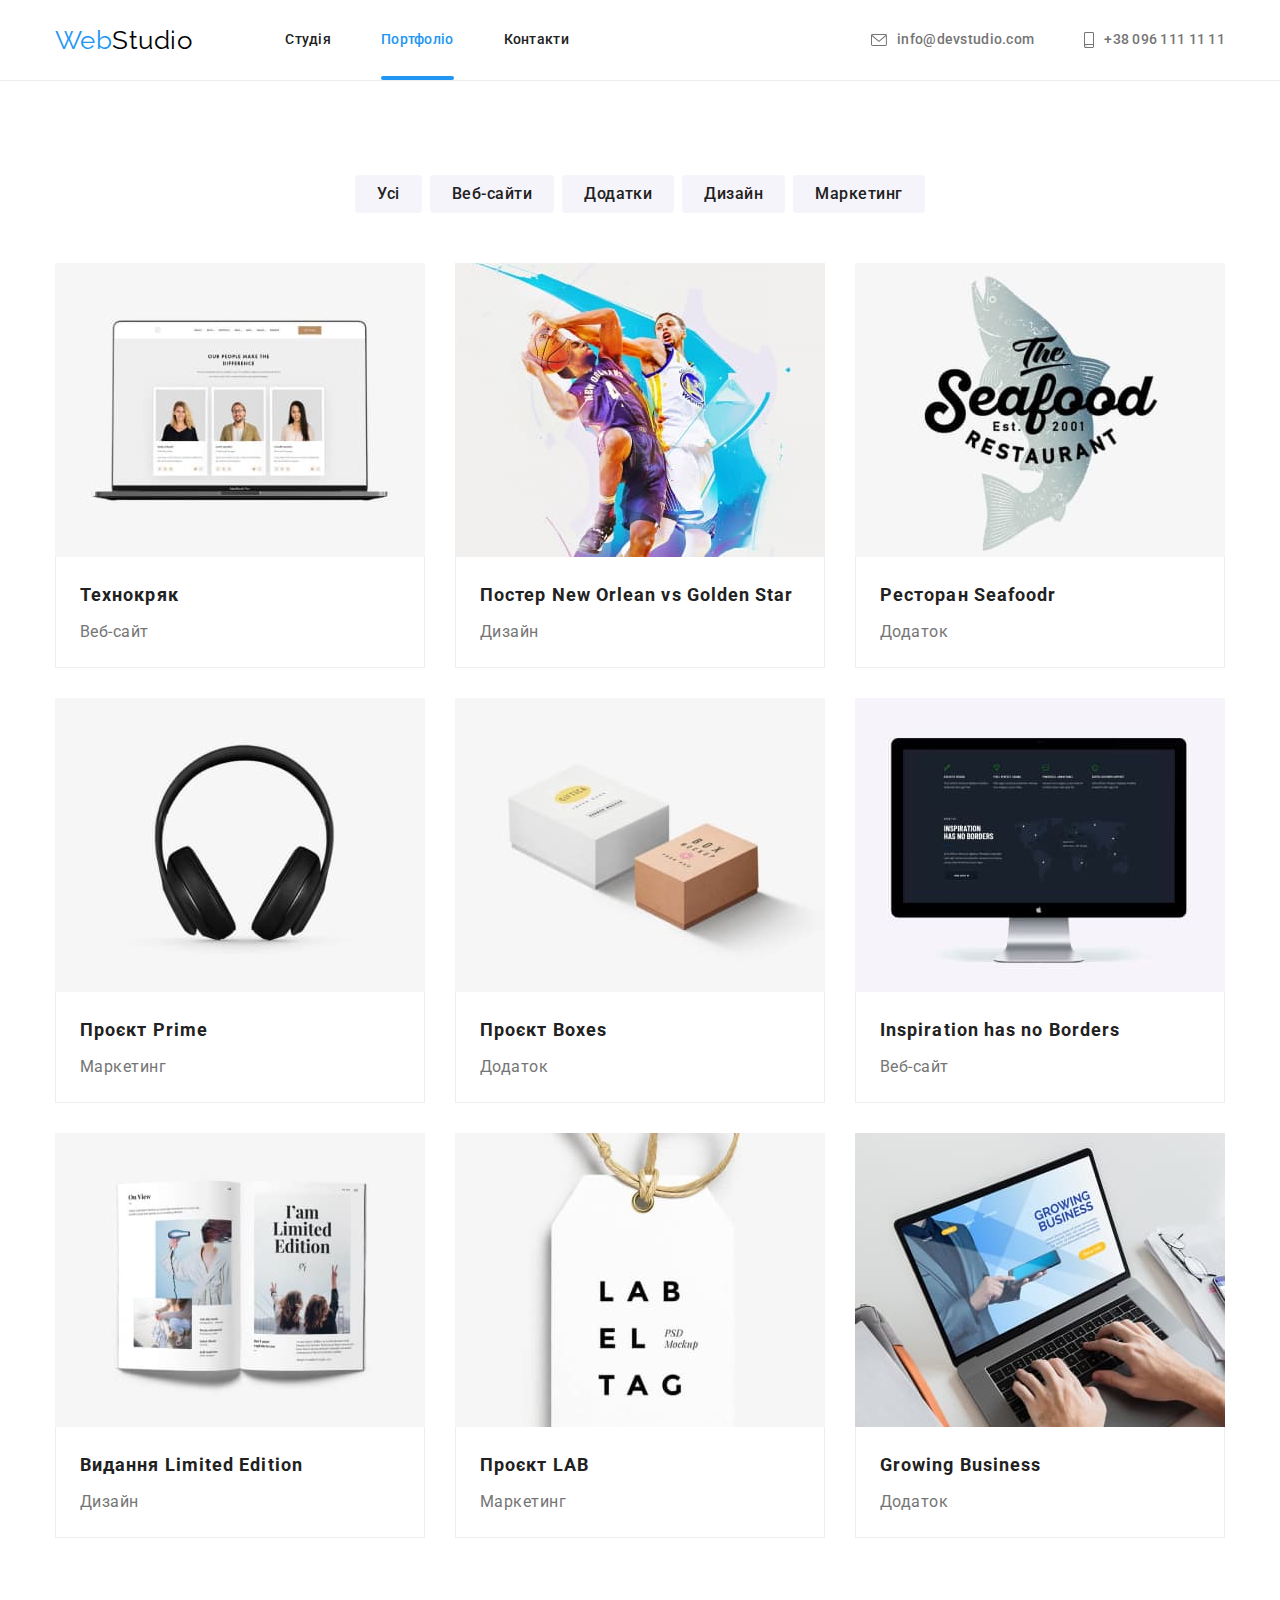
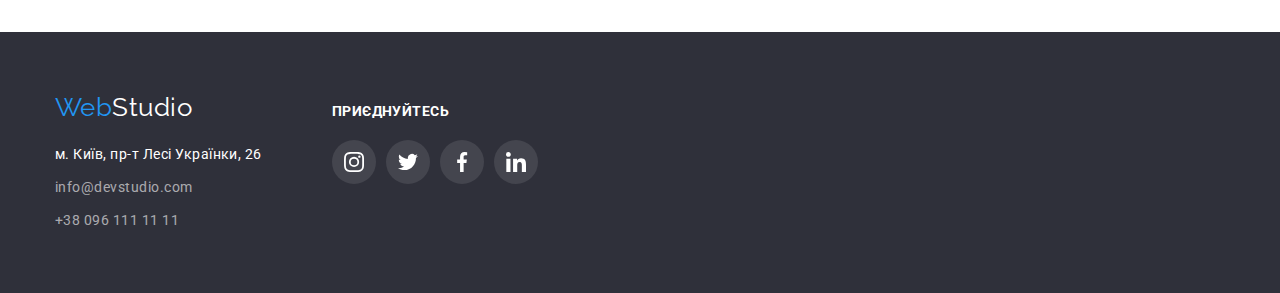
==== portfolio.html @ 72754d43 "копіює данні ДЗ 5" ====
<!DOCTYPE html>
<html lang="uk">
<head>
    <meta charset="UTF-8">
    <meta http-equiv="X-UA-Compatible" content="IE=edge">
    <meta name="viewport" content="width=device-width, initial-scale=1.0">
    <title>Document</title>
    <link rel="preconnect" href="https://fonts.googleapis.com">
    <link rel="preconnect" href="https://fonts.gstatic.com" crossorigin>
    <link href="https://fonts.googleapis.com/css2?family=Raleway:wght@700&family=Roboto:wght@400;500;700;900&display=swap"
        rel="stylesheet">
    <link rel="stylesheet" href="https://cdnjs.cloudflare.com/ajax/libs/modern-normalize/1.1.0/modern-normalize.min.css">
    <link rel="stylesheet" href="./css/styles.css" />
</head>
<body>

    <!-- ===== -->
    <!-- Хедер -->
    <!-- ===== -->
    
    <header class="header">
        <div class="container">
    
            <!-- Логотип -->
            <a href="./index.html" class="logo nondecor">Web<span class="accent-header">Studio</span></a>
    
            <nav class="header-nav">
                <!-- кнопки навигації -->
                <ul class="site-nav list">
                    <li class="item"><a href="./index.html" class="link nondecor">Студія</a></li>
                    <li class="item"><a href="./portfolio.html" class="link nondecor current">Портфоліо</a></li>
                    <li class="item"><a href="" class="link nondecor">Контакти</a></li>
                </ul>
            </nav>
    
            <!-- Контакти -->
            <ul class="contacts list">
                <li class="item">
                    <a href="mailto:info@devstudio.com" class="link nondecor">
                        <svg class="icon" width="16px" height="12px">
                            <use href="./images/icons.svg#icon-envelope">
                            </use>
                        </svg>
                        info@devstudio.com</a>
                </li>
                <li class="item">
                    <a href="tel:+380961111111" class="link nondecor">
                        <svg class="icon" width="10px" height="16px">
                            <use href="./images/icons.svg#icon-smartphone">
                            </use>
                        </svg>
                        +38 096 111 11 11</a>
                </li>
            </ul>
        </div>
    </header>
   
    <main>
        <!-- ========= -->
        <!-- Портфоліо -->
        <!-- ========= -->
        <section class="section">
            <div class="container">
                <h1 class="hidden">Портфоліо</h1>
                
                <!-- Кнопки фільтрації-->
                <ul class="filter list">
                    <li class="item">
                        <button type="button" class="buttons pointer">Усі</button>
                    </li>
                    <li class="item">
                        <button type="button" class="buttons pointer">Веб-сайти</button>
                    </li>
                    <li class="item">
                        <button type="button" class="buttons pointer">Додатки</button>
                    </li>
                    <li class="item">
                        <button type="button" class="buttons pointer">Дизайн</button>
                    </li>
                    <li class="item">
                        <button type="button" class="buttons pointer">Маркетинг</button>
                    </li>
                </ul>
                
                <!-- Картки -->
                <ul class="portfolio-list list">
                    <li class="card">
                        <a href="" class="nondecor">
                            <div class="card-thumb">
                                <img class="item" src="./images/imgportfolio1.jpg" alt="ноутбук з відкритим сайтом технокряк" width="370" height="294">
                                <div class="card-overlay">
                                    <p class="card-action">
                                        Ресурс пропонує комплексні пропозиції з різним рівнем функціоналу та сервісів. Все це дозволить відвідувачу отримати вичерпні відомості про компанію чи приватну особу.
                                    </p>
                                </div>
                            </div>
                            <div class="card-content">
                                <h2 class="title">Технокряк</h2>
                                <p class="paragraph">Веб-сайт</p>
                            </div>
                        </a>
                    </li>
                    <li class="card">
                        <a href="" class="nondecor">
                            <div class="card-thumb">
                                <img class="item" src="./images/imgportfolio2.jpg" alt="Постер з двома баскетболістами що у стрибку борються за м'яч" width="370" height="294">
                                <div class="card-overlay">
                                    <p class="card-action">
                                        Ресурс пропонує комплексні пропозиції з різним рівнем функціоналу та сервісів. Все це дозволить відвідувачу
                                        отримати вичерпні відомості про компанію чи приватну особу.
                                    </p>
                                </div>
                            </div>
                            <div class="card-content">
                                <h2 class="title">Постер New Orlean vs Golden Star</h2>
                                <p class="paragraph">Дизайн</p>
                            </div>
                        </a>
                    </li>
                    <li class="card">
                        <a href="" class="nondecor">
                            <div class="card-thumb">
                                <img class="item" src="./images/imgportfolio3.jpg" alt="емблема, риба з написом ресторан морепродукти" width="370" height="294">
                                <div class="card-overlay">
                                    <p class="card-action">
                                        Ресурс пропонує комплексні пропозиції з різним рівнем функціоналу та сервісів. Все це дозволить відвідувачу
                                        отримати вичерпні відомості про компанію чи приватну особу.
                                    </p>
                                </div>
                            </div>
                            <div class="card-content">
                                <h2 class="title">Ресторан Seafoodr</h2>
                                <p class="paragraph">Додаток</p>
                            </div>
                        </a>
                    </li>
                    <li class="card">
                        <a href="" class="nondecor">
                            <div class="card-thumb">
                                <img class="item" src="./images/imgportfolio4.jpg" alt="накладні бездротові навушники чорного кольору" width="370" height="294">
                                <div class="card-overlay">
                                    <p class="card-action">
                                        Ресурс пропонує комплексні пропозиції з різним рівнем функціоналу та сервісів. Все це дозволить відвідувачу
                                        отримати вичерпні відомості про компанію чи приватну особу.
                                    </p>
                                </div>
                            </div>
                            <div class="card-content">
                                <h2 class="title">Проєкт Prime</h2>
                                <p class="paragraph">Маркетинг</p>
                            </div>
                        </a>
                    </li>
                    <li class="card">
                        <a href="" class="nondecor">
                            <div class="card-thumb">
                                <img class="item" src="./images/imgportfolio5.jpg" alt="на  столі поруч лежать дві коробочки, біла більше коричневої вдвічі" width="370" height="294">
                                <div class="card-overlay">
                                    <p class="card-action">
                                        Ресурс пропонує комплексні пропозиції з різним рівнем функціоналу та сервісів. Все це дозволить відвідувачу
                                        отримати вичерпні відомості про компанію чи приватну особу.
                                    </p>
                                </div>
                            </div>
                            <div class="card-content">
                                <h2 class="title">Проєкт Boxes</h2>
                                <p class="paragraph">Додаток</p>
                            </div>
                        </a>
                    </li>
                    <li class="card">
                        <a href="" class="nondecor">
                            <div class="card-thumb">
                                <img class="item" src="./images/imgportfolio6.jpg" alt="включений монітор із сайтом натхнення не має кордонів" width="370" height="294">
                                <div class="card-overlay">
                                    <p class="card-action">
                                        Ресурс пропонує комплексні пропозиції з різним рівнем функціоналу та сервісів. Все це дозволить відвідувачу
                                        отримати вичерпні відомості про компанію чи приватну особу.
                                    </p>
                                </div>
                            </div>
                            <div class="card-content">
                                <h2 class="title">Inspiration has no Borders</h2>
                                <p class="paragraph">Веб-сайт</p>
                            </div>
                        </a>
                    </li>
                    <li class="card">
                        <a href="" class="nondecor">
                            <div class="card-thumb">
                                <img class="item" src="./images/imgportfolio7.jpg" alt="відкритий журнал" width="370" height="294">
                                <div class="card-overlay">
                                    <p class="card-action">
                                        Ресурс пропонує комплексні пропозиції з різним рівнем функціоналу та сервісів. Все це дозволить відвідувачу
                                        отримати вичерпні відомості про компанію чи приватну особу.
                                    </p>
                                </div>
                            </div>
                            <div class="card-content">
                                <h2 class="title">Видання Limited Edition</h2>
                                <p class="paragraph">Дизайн</p>
                            </div>
                        </a>
                    </li>
                    <li class="card">
                        <a href="" class="nondecor">
                            <div class="card-thumb">
                                <img class="item" src="./images/imgportfolio8.jpg" alt="біла бірка з надписом лаб ел таг" width="370" height="294">
                                <div class="card-overlay">
                                    <p class="card-action">
                                        Ресурс пропонує комплексні пропозиції з різним рівнем функціоналу та сервісів. Все це дозволить відвідувачу
                                        отримати вичерпні відомості про компанію чи приватну особу.
                                    </p>
                                </div>
                            </div>
                            <div class="card-content">
                                <h2 class="title">Проєкт LAB</h2>
                                <p class="paragraph">Маркетинг</p>
                            </div>
                        </a>
                    </li>
                    <li class="card">
                        <a href="" class="nondecor">
                            <div class="card-thumb">
                                <img class="item" src="./images/imgportfolio9.jpg" alt="ноутбук з відкритим сайтом зростаючий бізнес" width="370" height="294">
                                <div class="card-overlay">
                                    <p class="card-action">
                                        Ресурс пропонує комплексні пропозиції з різним рівнем функціоналу та сервісів. Все це дозволить відвідувачу
                                        отримати вичерпні відомості про компанію чи приватну особу.
                                    </p>
                                </div>
                            </div>
                            <div class="card-content">
                                <h2 class="title">Growing Business</h2>
                                <p class="paragraph">Додаток</p>
                            </div>
                        </a>
                    </li>
                </ul>
            </div>
            
        </section>
    </main>

    <!-- ===== -->
    <!-- Футер -->
    <!-- ===== -->
    <footer class="footer">
        <div class="container">
            <div class="footer-address">
                <a href="./index.html" class="logo nondecor">Web<span class="accent-footer">Studio</span></a>
                <address class="address">
                    <ul class="footer-link list">
                        <li class="item"><a
                                href="https://www.google.com.ua/maps/place/%D0%B1%D1%83%D0%BB.+%D0%9B%D0%B5%D1%81%D0%B8+%D0%A3%D0%BA%D1%80%D0%B0%D0%B8%D0%BD%D0%BA%D0%B8,+26,+%D0%9A%D0%B8%D0%B5%D0%B2,+02000/@50.4265807,30.5383858,17z/data"
                                target="_blank" rel="noopener noreferrer" class="map nondecor">м. Київ, пр-т Лесі Українки,
                                26</a></li>
                        <li class="item"><a href="mailto:info@devstudio.com"
                                class="contacts nondecor">info@devstudio.com</a></li>
                        <li class="item"><a href="tel:+380961111111" class="contacts nondecor">+38 096 111 11 11</a></li>
                    </ul>
                </address>
            </div>
    
            <!-- Футер Соціальні мережі -->
    
            <div class="social-link">
                <h3 class="links">приєднуйтесь</h3>
                <ul class="link list">
                    <li class="items">
                        <a href="" class="icon-list">
                            <svg class="icon">
                                <use href="./images/icons.svg#icon-instagram">
                                </use>
                            </svg>
                        </a>
                    </li>
                    <li class="items">
                        <a href="" class="icon-list">
                            <svg class="icon">
                                <use href="./images/icons.svg#icon-twitter">
                                </use>
                            </svg>
                        </a>
                    </li>
                    <li class="items">
                        <a href="" class="icon-list">
                            <svg class="icon">
                                <use href="./images/icons.svg#icon-facebook">
                                </use>
                            </svg>
                        </a>
                    </li>
                    <li class="items">
                        <a href="" class="icon-list">
                            <svg class="icon">
                                <use href="./images/icons.svg#icon-linkedin">
                                </use>
                            </svg>
                        </a>
                    </li>
                </ul>
            </div>
        </div>
    </footer>
</body>

</html>
---- css/styles.css ----
:root {
    --primery-text-color: #757575;
    --title-text-color: #212121;
    --accent-color: #2196F3;
    --secondary-bg-color: #F5F4FA;
    --white-color: #FFFFFF;
}

body {
    background-color: #FFFFFF;
    color: var(--primery-text-color);

    font-family: Roboto, sans-serif;
    letter-spacing: 0.03em;

}

.list {
    padding: 0;
    margin: 0;
    list-style: none;
}

.nondecor {
    text-decoration: none
}

p, h1, h2, h3, h4, h5, h6 {
    margin-top: 0;
    margin-bottom: 0;
}

/* колір основного тексту #757575*/
/* вторинний колір тексту #212121*/
/* Акцент #2196F3*/
/* вторинний колір фону #F5F4FA*/ 

/* ===== */
/* Хедер */
/* ===== */

/* Логотип */
.container {
    margin-left: auto;
    margin-right: auto;
    width: 1200px;
    padding-left: 15px;
    padding-right: 15px;
    /* outline: 2px solid tomato; */
}

.header {
    border-bottom: 1px solid #ECECEC;
}

.header .container {
    display: flex;
    align-items: center;
}

.header-nav {
    display: flex;
    align-items: center;
}

.logo {
    margin-right: 93px;
    color: var(--accent-color);
    font-family: Raleway, cursive;
    font-size: 26px;
    line-height: 1.19;
    }
.accent-header {color: #000000;}

/* Кнопки навигації */
.site-nav {
    display: flex;
}

.site-nav .item +.item {
    margin-left: 50px;
}
/* "Краще запам'ятовується" варіант нижче закоментований */
/* .site-nav .item:not(:last-child) {
    margin-right: 50px;
} */

.site-nav .link {
    position: relative;

    transition: color 250ms cubic-bezier(0.4, 0, 0.2, 1);

    display: block;
    padding-top: 32px;
    padding-bottom: 32px;

    color: var(--title-text-color);

    font-weight: 500;
    font-size: 14px;
    line-height: 1.14;
    letter-spacing: 0.02em;
}

.site-nav .link.current::after {
    content: "";
    position: absolute;
    bottom: 0;
    display: block;
    width: 100%;
    height: 4px;
    background: var(--accent-color);
    border-radius: 2px;
}


/* Контакти */
.contacts {
    display: flex;
    margin-left: auto;
    align-items: center;
}

.contacts .item + .item {
    margin-left: 50px;
}

.contacts .link {
    transition: color 250ms cubic-bezier(0.4, 0, 0.2, 1);

    display: flex;
    align-items: center;
    padding-top: 32px;
    padding-bottom: 32px;

    color: var(--primery-text-color);

    font-weight: 500;
    font-size: 14px;
    line-height: 1.14;
    letter-spacing: 0.02em;
}

.contacts .icon {
    transition: fill 250ms cubic-bezier(0.4, 0, 0.2, 1);
    margin-right: 10px;
    fill: var(--primery-text-color);
}

.contacts .link:hover .icon,
.contacts .link:focus .icon {
    fill: var(--accent-color);
}

.contacts .link:hover,
.contacts .link:focus,
.site-nav .link:hover,
.site-nav .link:focus,
.site-nav .link.current,
.footer-link .map:hover,
.footer-link .map:focus,
.footer-link .contacts:hover,
.footer-link .contacts:focus
 {
    color: var(--accent-color);
}

/* ===== */
/* Герой */
/* ===== */

.hero {
    padding: 200px 0;
    max-width: 1600px;
    height: 600px;
    margin-left: auto;
    margin-right: auto;
    background-image: linear-gradient(to right, rgba(47, 48, 58, 0.4), 
    rgba(47, 48, 58, 0.4)
    ),
     url(../images/header.jpg);
    background-repeat: no-repeat;
    background-position: center;
    background-size: cover;
    /* outline: 2px solid tomato; */
}

.footer,
.hero {
    background-color: #2F303A;
}
.hero-title {
    width: 696px;
    margin: 0 auto 30px;
    font-weight: 900;
    font-size: 44px;
    line-height: 1.36;
    text-align: center;
    letter-spacing: 0.06em;
    text-transform: uppercase;
    color: var(--white-color);
}

.button {
    transition: box-shadow 250ms cubic-bezier(0.4, 0, 0.2, 1);
    cursor: pointer;

    margin-left: auto;
    margin-right: auto;
    border-width: 0;
    border-radius: 4px;
    padding: 10px 32px;

    background-color: var(--accent-color);
    font-weight: 700;
    font-size: 16px;
    line-height: 1.88;
    display: flex;
    align-items: center;
    letter-spacing: 0.06em;
    color: var(--secondary-bg-color);
}

.button:hover,
.button:focus {
    box-shadow: 0px 4px 4px rgba(0, 0, 0, 0.15);
}

/* Backdrop + modal */
/* вихідний стан елемента (A) */
.backdrop {
    position: fixed;
    top: 0;
    left: 0;

    width: 100%;
    height: 100%;

    background-color: rgba(0, 0, 0, 0.2);

    opacity: 1;
    pointer-events: initial;
    visibility: visible;

    transition-duration: 250ms;
    transition-timing-function: cubic-bezier(0.4, 0, 0.2, 1);
}

/* зміна стану backdrop (B) */
.backdrop.is-hidden {
    opacity: 0;
    pointer-events: none;
    visibility: hidden;
}

.modal {
    position: absolute;
    top: 50%;
    left: 50%;
    transform: translateX(-50%) translateY(-50%);
    /* transform: translate(-50%, -50%); */

    width: 528px;
    height: 581px;
    box-shadow: 0px 1px 3px rgba(0, 0, 0, 0.12), 0px 1px 1px rgba(0, 0, 0, 0.14), 0px 2px 1px rgba(0, 0, 0, 0.2);
    border-radius: 4px;
    background-color: var(--white-color);
}

.modal-btn {
    display: flex;
    align-items: center;
    justify-content: center;

    position: absolute;
    top: 8px;
    right: 8px;

    width: 30px;
    height: 30px;

    cursor: pointer;

    background-color: transparent;
    border-radius: 50%;
    border: 1px solid rgba(0, 0, 0, 0.1);
}

.modal-btn .icon {
    width: 18px;
    height: 18px;
}

/* Секції */

.section {
    padding-top: 94px;
    padding-bottom: 94px;
}
.section.features-padding {
    padding-bottom: 0;
}
.section-title {
    margin-top: 0;
    margin-bottom: 50px;
    color: var(--title-text-color);
    text-align: center;
    font-weight: 700;
    font-size: 36px;
    line-height: 1.17;
}

/* =========== */
/* Особливості */
/* =========== */

.hidden {
    font-size: 0;
    margin: 0;
}

.features-list {
    display: flex;
    justify-content: space-between;
}

.features-list .item {
    width: 270px;
}

.icon-features {
    display: flex;
    align-items: center;
    justify-content: center;
    width: 270px;
    height: 120px;
    background-color: var(--secondary-bg-color);
    margin-bottom: 30px;
    border-radius: 4px;
}

.features-list .icon {
    width: 70px;
    height: 70px;
}

.features-list .title {
    margin-top: 0;
    margin-bottom: 10px;
    color: var(--title-text-color);
    font-weight: 700;
    font-size: 14px;
    line-height: 1.14;
    text-transform: uppercase;
}
.features-list .paragraph {
    font-size: 14px;
    line-height: 1.71;
}

/* ================= */
/* Чим ми займаємося */
/* ================= */

.activities {
    display: flex;
    justify-content: space-between;
}

.activities .item {
    display: block;
}

.thumb {
    position:relative
}

.thumb .label {
    position: absolute;
    width: 100%;
    bottom: 0;

    font-weight: 700;
    font-size: 14px;
    line-height: 16px;
    text-align: center;
    letter-spacing: 0.03em;
    text-transform: uppercase;

    padding: 27px 0;

    color: var(--white-color);

    background: rgba(47, 48, 58, 0.8);
    box-shadow: 0px 4px 4px rgba(0, 0, 0, 0.25);
}

/* ======= */
/* Команда */
/* ======= */

.team {
    background-color: var(--secondary-bg-color)
}

.team-list {
    display: flex;
    justify-content: space-between;
}

.team .card {
    background: var(--white-color);
    box-shadow: 0px 1px 3px rgba(0, 0, 0, 0.12), 0px 1px 1px rgba(0, 0, 0, 0.14), 0px 2px 1px rgba(0, 0, 0, 0.2);
    border-radius: 0px 0px 4px 4px;
}

.team-list .item {
    display: block;
}

.specialty {
    padding-top: 30px;
    padding-bottom: 30px;
}

.team-list .title {
    color: var(--title-text-color);
    font-weight: 500;
    font-size: 16px;
    line-height: 1.19;
    /* identical to box height (ідентична висоті ящика) */
    text-align: center;
    margin-top: 0;
    margin-bottom: 10px;
}

.team-list .paragraph {
    font-size: 16px;
    line-height: 1.19;
    /* identical to box height (ідентична висоті ящика) */
    text-align: center;
    margin-bottom: 16px;
}

.team-list .content {
    display: flex;
    justify-content: center;
    gap: 10px;
}

.team-list .icon-speciality {
    transition: background-color 250ms cubic-bezier(0.4, 0, 0.2, 1);

    width: 44px;
    height: 44px;
    display: flex;
    align-items: center;
    justify-content: center;
    border-radius: 50%;
}

.team-list .icon {
    transition: fill 250ms cubic-bezier(0.4, 0, 0.2, 1);
    width: 20px;
    height: 20px;
    fill: #AFB1B8;
}

.team-list .icon-speciality:hover .icon,
.team-list .icon-speciality:focus .icon {
    fill: var(--white-color);
}

.team-list .icon-speciality:hover,
.team-list .icon-speciality:focus {
    background-color: var(--accent-color);
}
/* ================ */
/* Постійні клієнти */
/* ================ */

.customers {
    font-weight: 700;
    font-size: 36px;
    line-height: 1.17;
    text-align: center;
    letter-spacing: 0.03em;
    margin-bottom: 50px;
    
    color: var(--title-text-color);
}

.customers-list  {
    display: flex;
    justify-content: space-between;
    height: 92px;
}

.customers-list .icon-list {
    transition: border 250ms cubic-bezier(0.4, 0, 0.2, 1);
    cursor: pointer;

    display: flex;
    justify-content: center;
    align-items: center;
    width: 170px;
    height: 92px;
    border: 1px solid #AFB1B8;
    border-radius: 4px;
}

.customers-list .icon {
    transition: fill 250ms cubic-bezier(0.4, 0, 0.2, 1);
    width: 106px;
    height: 60px;
    fill: #AFB1B8;
}

.customers-list .icon-list:hover .icon,
.customers-list .icon-list:focus .icon {
    fill: var(--accent-color);
}

.customers-list .icon-list:hover,
.customers-list .icon-list:focus {
    border: 1px solid var(--accent-color);
}

/* ===== */
/* Футер */
/* ===== */
.footer {
    padding: 60px 0;
}

.footer .container {
    display: flex;
    align-items: baseline;
}

.footer-address {
    margin-right: 70px;
}

.footer .logo {
    margin: 0;
}

.accent-footer {
    color: var(--white-color);
}

.address {
    margin-top: 20px;
    font-style: normal;
}

address .item:not(:first-child) {
    margin-top: 9px;
}

.footer-link .map {
    transition: color 250ms cubic-bezier(0.4, 0, 0.2, 1);
    cursor: pointer;

    font-size: 14px;
    line-height: 1.71;
    color: var(--white-color);
}

.footer-link .contacts {
    transition: color 250ms cubic-bezier(0.4, 0, 0.2, 1);
    cursor: pointer;

    font-size: 14px;
    line-height: 1.71;
    color: rgba(255, 255, 255, 0.6);
}

/* Футер Соціальні мережі */

.footer .links {
    font-weight: 700;
    font-size: 14px;
    line-height: 1.14;
    letter-spacing: 0.03em;
    text-transform: uppercase;

    color: var(--white-color);
    margin-bottom: 20px;
}

.social-link {

}

.social-link .link {
    display: flex;
    justify-content: center;
    gap: 10px;
}

.social-link .icon-list {
    transition: background-color 250ms cubic-bezier(0.4, 0, 0.2, 1);
    cursor: pointer;

    width: 44px;
    height: 44px;
    display: flex;
    align-items: center;
    justify-content: center;
    border-radius: 50%;
    background-color: rgba(255, 255, 255, 0.1);
}

.social-link .icon {
    width: 20px;
    height: 20px;
    fill: var(--white-color);
}

.social-link .icon-list:hover,
.social-link .icon-list:focus {
    background-color: var(--accent-color);
}

/* ========= */
/* Портфоліо */
/* ========= */

/* Кнопки фільтрації*/

.filter {
    display: flex;
    justify-content: center;
    margin-bottom: 50px;
}

.filter .item+.item {
    margin-left: 8px;
}

.buttons {
    transition-property: color, background-color, box-shadow;
    transition-duration: 250ms;
    transition-timing-function: cubic-bezier(0.4, 0, 0.2, 1);
    cursor: pointer;

    font-weight: 500;
    border: none;
    border-radius: 4px;
    padding: 6px 22px;
    letter-spacing: 0.03em;

    color: var(--title-text-color);
    background-color: var(--secondary-bg-color);

    font-size: 16px;
    line-height: 1.62;
}

.buttons:hover,
.buttons:focus {
    color: var(--white-color);
    background-color: #2196F3;
    box-shadow: 0px 3px 1px rgba(0, 0, 0, 0.1), 0px 1px 2px rgba(0, 0, 0, 0.08), 0px 2px 2px rgba(0, 0, 0, 0.12);
}

/* Картки */
.portfolio-list .nondecor {
    transition: box-shadow 250ms cubic-bezier(0.4, 0, 0.2, 1);

    display: block;
}

.portfolio-list .nondecor:hover,
.portfolio-list .nondecor:focus {
    box-shadow: 0px 1px 1px rgba(0, 0, 0, 0.12), 0px 4px 4px rgba(0, 0, 0, 0.06), 1px 4px 6px rgba(0, 0, 0, 0.16);
}

.portfolio-list {
    display: flex;
    flex-wrap: wrap;
    gap: 30px;
}

.portfolio-list .item {
    display: block;
}

.card-thumb {
    position: relative;
    overflow: hidden;
}

.card-overlay {
    position: absolute;
    top: 0;
    left: 0;
    width: 100%;
    height: 100%;

    padding: 63px 24px;

    background-color: rgba(33, 150, 243, 0.9);

    transform: translateY(101%);
    transition: transform 250ms cubic-bezier(0.4, 0, 0.2, 1);
}

.portfolio-list .nondecor:hover .card-overlay,
.portfolio-list .nondecor:focus .card-overlay {
    transform: translateY(0);
}

.card-action {
    font-size: 18px;
    line-height: 1.55;
    letter-spacing: 0.03em;

    color: var(--white-color);
}

.card-content {
    padding: 20px 24px;
    border: 1px solid #EEEEEE;
    border-top: none;
}

.portfolio-list .title {
    color: var(--title-text-color);
    font-style: normal;
    font-weight: 700;
    font-size: 18px;
    line-height: 2;
    letter-spacing: 0.06em;
    margin-bottom: 4px;
}

.portfolio-list .paragraph {
    color: var(--primery-text-color);
    font-size: 16px;
    line-height: 1.88;
}
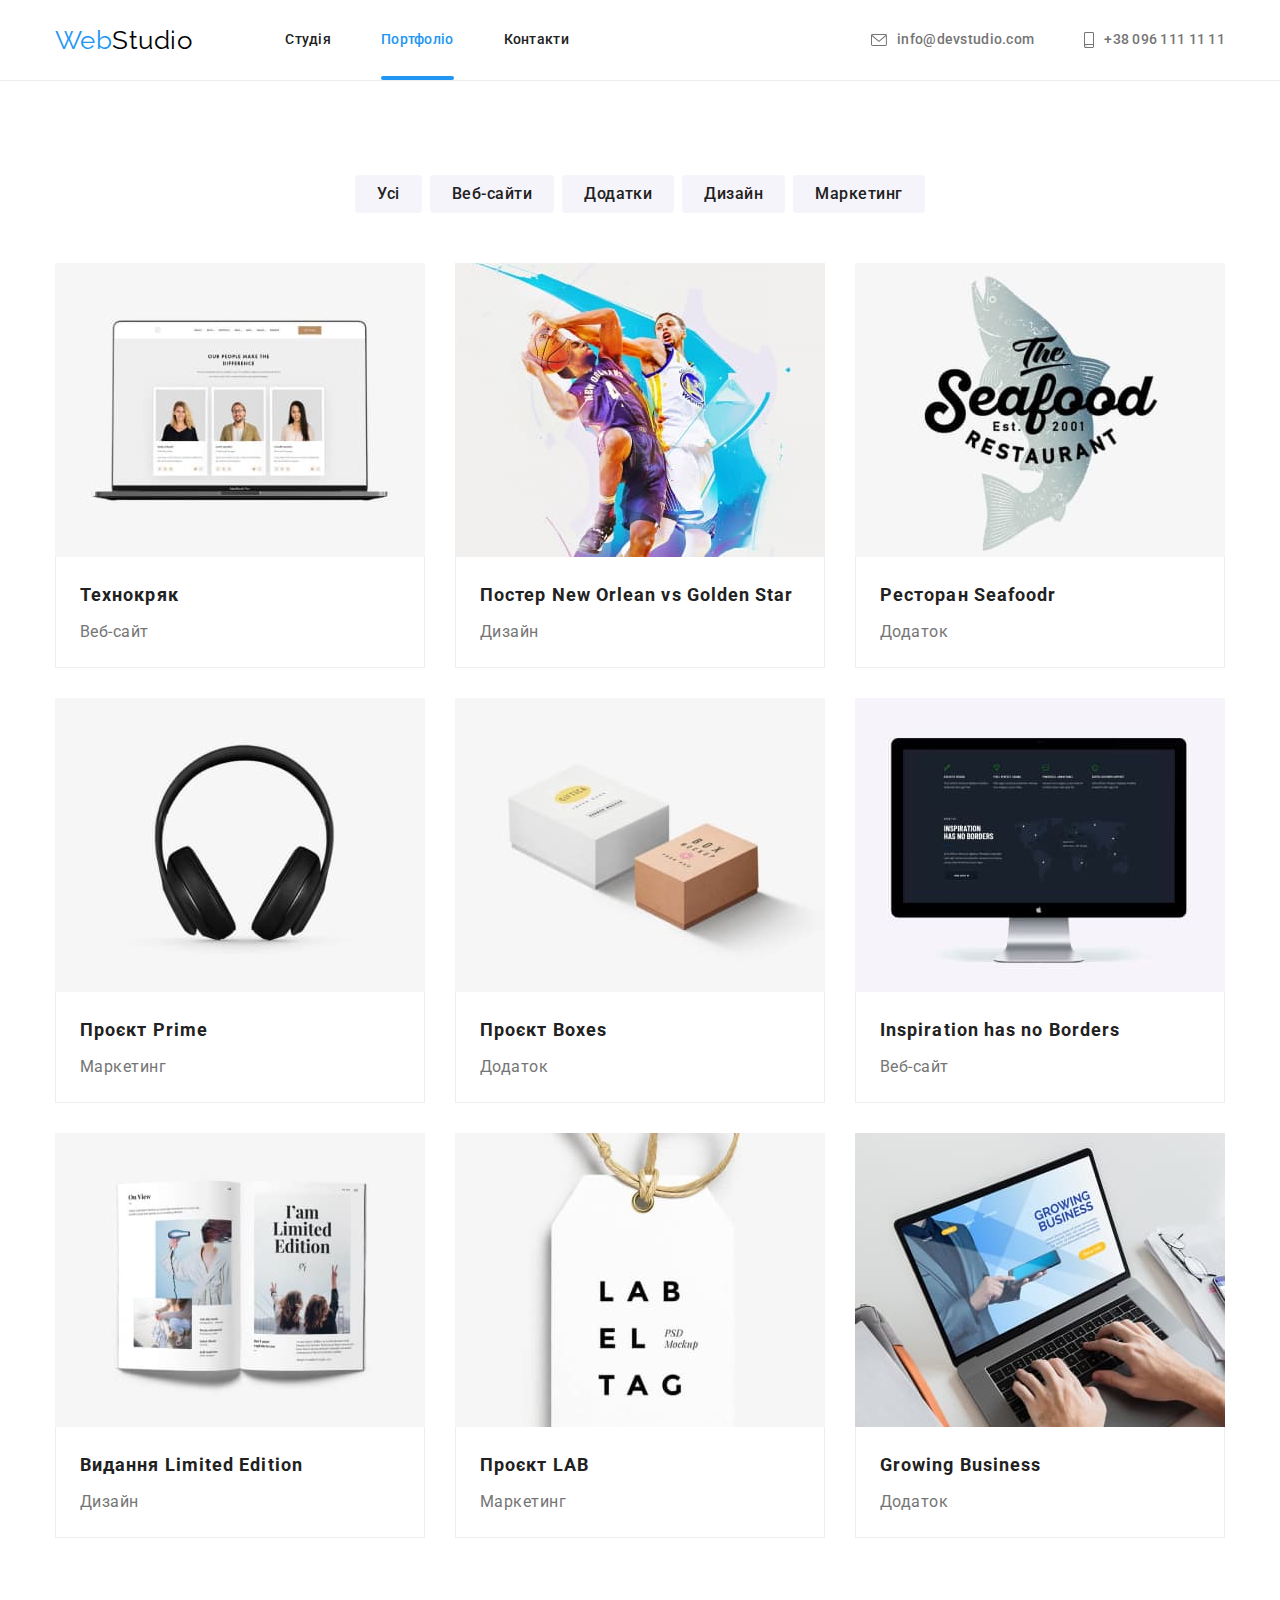
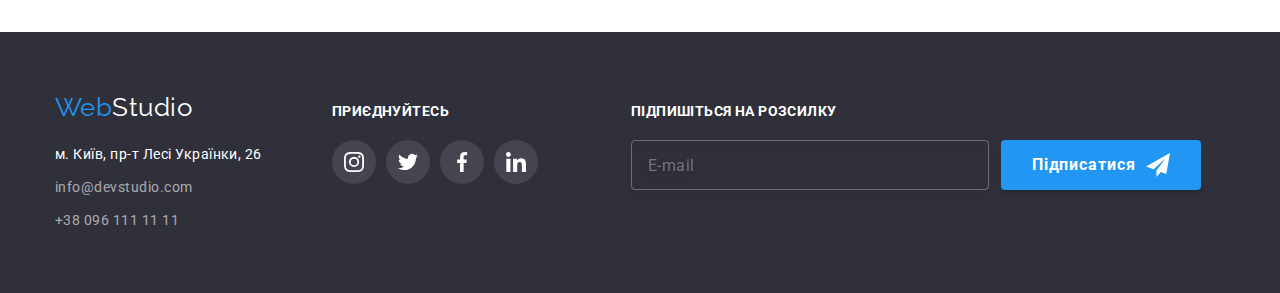
==== commit 9faba161: "Оформлює ДЗ 6" ====
--- a/portfolio.html
+++ b/portfolio.html
@@ -301,8 +301,95 @@
                     </li>
                 </ul>
             </div>
+    
+            <!-- Футер Підписки -->
+    
+            <div class="footer__subscribe">
+                <form class="subscribe__form" name="subscribe_form" autocomplete="on" novalidate>
+                    <label for="subscribe-email" class="subscribe__form-title">Підпишіться на розсилку</label>
+                    <div class="subscribe__form-field">
+                        <input name="subscribe-email" id="subscribe-email" class="subscribe__form-input" type="email"
+                            autocomplete="email" placeholder="E-mail" />
+    
+                        <button type="submit" class="subscribe__form-btn btn">
+                            Підписатися
+                            <svg class="btn__send" width="24" height="24">
+                                <use href="./images/icons.svg#send"></use>
+                            </svg>
+                        </button>
+                    </div>
+                </form>
+            </div>
+    
         </div>
     </footer>
+    
+    <!-- ============ -->
+    <!-- Modal Window -->
+    <!-- ============ -->
+    <div class="backdrop is-hidden" data-modal>
+        <div class="modal">
+            <button class="modal-btn" data-modal-close>
+                <svg class="btn-close" width="30" height="30">
+                    <use href="./images/icons.svg#icon-close-black-18"></use>
+                </svg>
+            </button>
+    
+            <!-- Modal Form -->
+            <strong class="modal__form-title">Залиште свої дані, ми вам передзвонимо</strong>
+            <form class="modal__form" name="registration-form" id="modal__form">
+                <div role="group" aria-labelledby="modal__form" class="modal__form-details">
+                    <div class="modal__form_field">
+                        <label for="name" class="modal__form-label">Ім'я</label>
+                        <input type="text" name="name" id="name" autocomplete="name" class="modal__form-input"
+                            placeholder=" " />
+                        <svg class="form-input_icon" width="18" height="18">
+                            <use href="./images/icons.svg#person-black"></use>
+                        </svg>
+                    </div>
+    
+                    <div class="modal__form_field">
+                        <label for="tel" class="modal__form-label">Телефон</label>
+                        <input type="tel" name="tel" id="tel" autocomplete="on" class="modal__form-input" placeholder=" " />
+                        <svg class="form-input_icon" width="18" height="18">
+                            <use href="./images/icons.svg#phone-black"></use>
+                        </svg>
+                    </div>
+    
+                    <div class="modal__form_field">
+                        <label for="email" class="modal__form-label">Пошта</label>
+                        <input type="email" name="email" id="email" autocomplete="email" class="modal__form-input"
+                            placeholder=" " />
+                        <svg class="form-input_icon" width="18" height="18">
+                            <use href="./images/icons.svg#email-black"></use>
+                        </svg>
+                    </div>
+    
+                    <div class="modal__form_field">
+                        <label for="comment" class="modal__form-label">Коментар</label>
+                        <textarea name="comment" id="comment" class="form-input_comment"
+                            placeholder="Введіть текст"></textarea>
+                    </div>
+                </div>
+    
+                <div class="modal__form_checkbox">
+                    <label class="form-label_agree">
+                        <input type="checkbox" name="agree" value="agree" class="form-input_agree" />
+    
+                        <svg class="label__agree-icon" width="16" height="15">
+                            <use href="./images/icons.svg#icon-check"></use>
+                        </svg>
+    
+                        <span>Погоджуюся з розсилкою та приймаю</span>
+                        <a href="#" class="agree-accent">Умови договору</a>
+                    </label>
+                </div>
+    
+                <button type="submit" class="modal__form-btn btn">Відправити</button>
+            </form>
+        </div>
+    </div>
+    
 </body>
 
 </html>--- a/css/styles.css
+++ b/css/styles.css
@@ -226,71 +226,6 @@
     box-shadow: 0px 4px 4px rgba(0, 0, 0, 0.15);
 }
 
-/* Backdrop + modal */
-/* вихідний стан елемента (A) */
-.backdrop {
-    position: fixed;
-    top: 0;
-    left: 0;
-
-    width: 100%;
-    height: 100%;
-
-    background-color: rgba(0, 0, 0, 0.2);
-
-    opacity: 1;
-    pointer-events: initial;
-    visibility: visible;
-
-    transition-duration: 250ms;
-    transition-timing-function: cubic-bezier(0.4, 0, 0.2, 1);
-}
-
-/* зміна стану backdrop (B) */
-.backdrop.is-hidden {
-    opacity: 0;
-    pointer-events: none;
-    visibility: hidden;
-}
-
-.modal {
-    position: absolute;
-    top: 50%;
-    left: 50%;
-    transform: translateX(-50%) translateY(-50%);
-    /* transform: translate(-50%, -50%); */
-
-    width: 528px;
-    height: 581px;
-    box-shadow: 0px 1px 3px rgba(0, 0, 0, 0.12), 0px 1px 1px rgba(0, 0, 0, 0.14), 0px 2px 1px rgba(0, 0, 0, 0.2);
-    border-radius: 4px;
-    background-color: var(--white-color);
-}
-
-.modal-btn {
-    display: flex;
-    align-items: center;
-    justify-content: center;
-
-    position: absolute;
-    top: 8px;
-    right: 8px;
-
-    width: 30px;
-    height: 30px;
-
-    cursor: pointer;
-
-    background-color: transparent;
-    border-radius: 50%;
-    border: 1px solid rgba(0, 0, 0, 0.1);
-}
-
-.modal-btn .icon {
-    width: 18px;
-    height: 18px;
-}
-
 /* Секції */
 
 .section {
@@ -624,6 +559,56 @@
     background-color: var(--accent-color);
 }
 
+/* Футер Підписки */
+
+.subscribe__form {
+    margin-left: 93px;
+}
+
+.subscribe__form-title {
+    display: inline-block;
+
+    font-weight: 700;
+    font-size: 14px;
+    line-height: 1.14;
+    letter-spacing: 0.03em;
+    text-transform: uppercase;
+
+    margin-bottom: 20px;
+
+    color: var(--white-color);
+}
+
+.subscribe__form-field {
+    display: flex;
+}
+
+.subscribe__form-input {
+    width: 358px;
+    height: 50px;
+    padding: 15px 0 15px 16px;
+
+    border: 1px solid rgba(255, 255, 255, 0.3);
+    filter: drop-shadow(0px 4px 4px rgba(0, 0, 0, 0.15));
+    border-radius: 4px;
+
+    background-color: transparent;
+
+    font-size: 16px;
+    line-height: 1.25;
+    letter-spacing: 0.03em;
+
+    color: rgba(255, 255, 255, 0.6);
+}
+
+.subscribe__form-btn {
+    margin-left: 12px;
+}
+
+.btn__send {
+    margin-left: 10px;
+}
+
 /* ========= */
 /* Портфоліо */
 /* ========= */
@@ -742,3 +727,254 @@
     font-size: 16px;
     line-height: 1.88;
 }
+
+/* ============ */
+/* Modal Window */
+/* ============ */
+
+/* Backdrop + modal */
+/* вихідний стан елемента (A) */
+.backdrop {
+    position: fixed;
+    top: 0;
+    left: 0;
+
+    width: 100%;
+    height: 100%;
+
+    background-color: rgba(0, 0, 0, 0.2);
+
+    opacity: 1;
+    pointer-events: initial;
+    visibility: visible;
+
+    transition: opacity 250ms cubic-bezier(0.4, 0, 0.2, 1);
+}
+
+/* зміна стану backdrop (B) */
+.backdrop.is-hidden {
+    opacity: 0;
+    pointer-events: none;
+    visibility: hidden;
+}
+
+.modal {
+    padding: 40px;
+
+    position: absolute;
+    top: 50%;
+    left: 50%;
+    transform: translateX(-50%) translateY(-50%);
+    /* transform: translate(-50%, -50%); */
+
+    width: 528px;
+    height: 581px;
+    box-shadow: 0px 1px 3px rgba(0, 0, 0, 0.12), 0px 1px 1px rgba(0, 0, 0, 0.14), 0px 2px 1px rgba(0, 0, 0, 0.2);
+    border-radius: 4px;
+    background-color: var(--white-color);
+}
+
+.modal-btn {
+    display: flex;
+    align-items: center;
+    justify-content: center;
+
+    position: absolute;
+    top: 8px;
+    right: 8px;
+
+    width: 30px;
+    height: 30px;
+
+    cursor: pointer;
+
+    background-color: transparent;
+    border-radius: 50%;
+    border: 1px solid rgba(0, 0, 0, 0.1);
+}
+
+.modal-btn .btn-close {
+    width: 18px;
+    height: 18px;
+}
+
+/* Modal Form */
+
+.modal__form-title {
+    display: block;
+    font-weight: 700;
+    font-size: 20px;
+    line-height: 1.15;
+    letter-spacing: 0.03em;
+
+    text-align: center;
+
+    margin-bottom: 12px;
+
+    color: #212121;
+}
+
+.modal__form-details {
+    margin-bottom: 20px;
+}
+
+.modal__form_field {
+    display: flex;
+    flex-direction: column;
+
+    position: relative;
+
+    margin-bottom: 10px;
+}
+
+.modal__form-label {
+    font-size: 12px;
+    line-height: 1.16;
+    letter-spacing: 0.01em;
+
+    margin-bottom: 4px;
+
+    color: var(--primery-text-color);
+}
+
+.modal__form-input {
+    height: 40px;
+
+    padding: 11px 42px;
+
+    outline: transparent;
+
+    border: 1px solid rgba(33, 33, 33, 0.2);
+    border-radius: 4px;
+
+    transition: border 250ms cubic-bezier(0.4, 0, 0.2, 1);
+}
+
+.modal__form-input:hover,
+.modal__form-input:focus {
+    border: 1px solid var(--accent-color);
+}
+
+.form-input_icon {
+    position: absolute;
+
+    left: 12px;
+    bottom: 11px;
+
+    fill: var(--title-text-color);
+    transition: fill 250ms cubic-bezier(0.4, 0, 0.2, 1);
+}
+
+.modal__form-input:hover+.form-input_icon,
+.modal__form-input:focus+.form-input_icon {
+    fill: var(--accent-color);
+}
+
+.form-input_comment {
+    height: 120px;
+
+    resize: none;
+
+    padding: 12px 16px;
+
+    outline: transparent;
+
+    border: 1px solid rgba(33, 33, 33, 0.2);
+    border-radius: 4px;
+
+    transition: border 250ms cubic-bezier(0.4, 0, 0.2, 1);
+}
+
+.form-input_comment:hover,
+.form-input_comment:focus,
+.form-input_comment:checked {
+    border: 1px solid var(--accent-color);
+}
+
+.form-input_comment::placeholder {
+    font-size: 12px;
+    line-height: 1.16;
+    letter-spacing: 0.01em;
+
+    color: rgba(117, 117, 117, 0.5);
+}
+
+.form-input_agree {
+    appearance: none;
+    -webkit-appearance: none;
+    -moz-appearance: none;
+}
+
+.form-label_agree {
+    display: flex;
+    justify-content: center;
+    align-items: center;
+
+    margin-bottom: 30px;
+
+    font-size: 14px;
+    line-height: 1.71;
+    letter-spacing: 0.03em;
+
+    color: var(--primery-text-color);
+}
+
+.label__agree-icon {
+    width: 16px;
+    height: 15px;
+
+    margin-right: 7px;
+
+    background-color: transparent;
+    border: 2px solid var(--title-text-color);
+    border-radius: 2px;
+
+    transition: background-color 250ms cubic-bezier(0.4, 0, 0.2, 1);
+}
+
+.form-input_agree:checked+.label__agree-icon {
+    border: none;
+    background-color: var(--accent-color);
+}
+
+.agree-accent {
+    margin-left: 4px;
+
+    text-decoration: underline;
+
+    color: var(--accent-color);
+}
+
+.modal__form-btn {
+    display: block;
+    margin: 0 auto;
+}
+
+.btn {
+    display: flex;
+    justify-content: center;
+    align-items: center;
+
+    min-width: 200px;
+    min-height: 50px;
+
+    font-weight: 700;
+    font-size: 16px;
+    line-height: 1.87;
+    letter-spacing: 0.06em;
+
+    border: none;
+    color: var(--white-color);
+    background-color: var(--accent-color);
+    box-shadow: 0px 4px 4px rgba(0, 0, 0, 0.15);
+    border-radius: 4px;
+
+    cursor: pointer;
+
+    transition: background-color 250ms cubic-bezier(0.4, 0, 0.2, 1);
+}
+
+.btn:hover,
+.btn:focus {
+    background-color: #188ce8;
+}